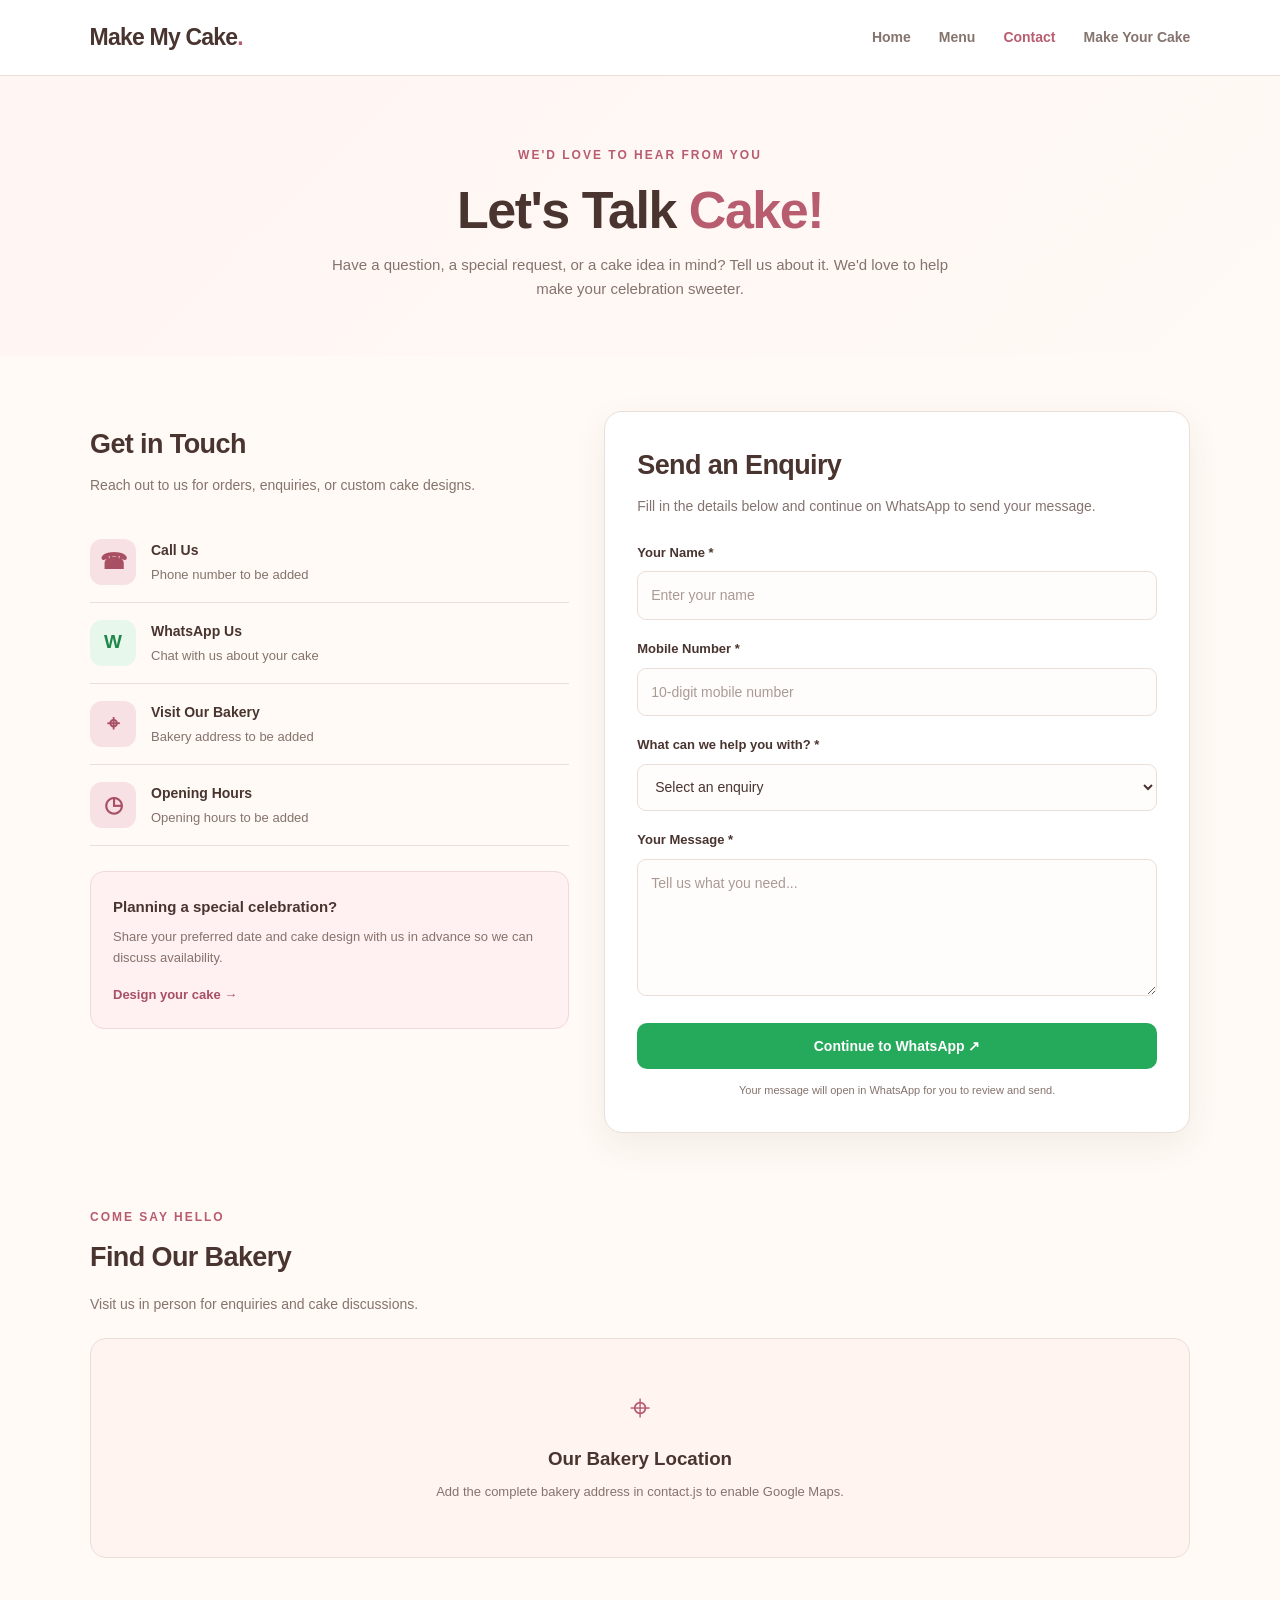
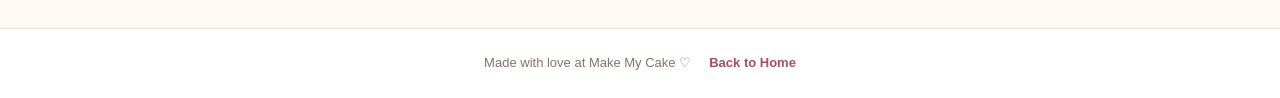
==== contact.html @ aca5bb40 "Add files via upload" ====
<!DOCTYPE html>
<html lang="en">
<head>
    <meta charset="UTF-8">
    <meta name="viewport" content="width=device-width, initial-scale=1.0">
    <title>Contact Us | Make My Cake</title>
    <link rel="stylesheet" href="make-your-cake.css">
    <link rel="stylesheet" href="contact.css">
    <script src="contact.js" defer></script>
</head>
<body>
    <header class="site-header">
        <a href="index.html" class="logo">Make My Cake<span>.</span></a>

        <nav>
            <a href="index.html">Home</a>
            <a href="menu.html">Menu</a>
          <a href="contact.html" class="active">Contact</a>
            <a href="make-your-cake.html">Make Your Cake</a>
      
        </nav>
    </header>

    <main>
        <section class="contact-hero">
            <span class="eyebrow">WE'D LOVE TO HEAR FROM YOU</span>
            <h1>Let's Talk <span>Cake!</span></h1>
            <p>Have a question, a special request, or a cake idea in mind? Tell us about it. We'd love to help make your celebration sweeter.</p>
        </section>

        <section class="contact-container">
            <div class="contact-details">
                <div class="contact-heading">
                    <h2>Get in Touch</h2>
                    <p>Reach out to us for orders, enquiries, or custom cake designs.</p>
                </div>

                <a class="contact-item" id="phoneLink" href="#">
                    <span class="contact-icon">☎</span>
                    <span>
                        <strong>Call Us</strong>
                        <small id="phoneText">Add your bakery phone number</small>
                    </span>
                </a>

                <a class="contact-item" id="whatsappLink" href="#" target="_blank" rel="noopener noreferrer">
                    <span class="contact-icon whatsapp-icon">W</span>
                    <span>
                        <strong>WhatsApp Us</strong>
                        <small>Chat with us about your cake</small>
                    </span>
                </a>

                <div class="contact-item">
                    <span class="contact-icon">⌖</span>
                    <span>
                        <strong>Visit Our Bakery</strong>
                        <small id="addressText">Add your complete bakery address</small>
                    </span>
                </div>

                <div class="contact-item">
                    <span class="contact-icon">◷</span>
                    <span>
                        <strong>Opening Hours</strong>
                        <small id="hoursText">Add your bakery's opening hours</small>
                    </span>
                </div>

                <div class="contact-note">
                    <strong>Planning a special celebration?</strong>
                    <p>Share your preferred date and cake design with us in advance so we can discuss availability.</p>
                    <a href="make-your-cake.html" class="text-link">Design your cake →</a>
                </div>
            </div>

            <div class="enquiry-card">
                <h2>Send an Enquiry</h2>
                <p class="form-intro">Fill in the details below and continue on WhatsApp to send your message.</p>

                <form id="contactForm">
                    <div class="form-group">
                        <label for="name">Your Name *</label>
                        <input type="text" id="name" name="name" placeholder="Enter your name" required>
                    </div>

                    <div class="form-group">
                        <label for="mobile">Mobile Number *</label>
                        <input type="tel" id="mobile" name="mobile"
                               placeholder="10-digit mobile number"
                               inputmode="numeric" pattern="[6-9][0-9]{9}"
                               maxlength="10" required>
                    </div>

                    <div class="form-group">
                        <label for="enquiryType">What can we help you with? *</label>
                        <select id="enquiryType" name="enquiryType" required>
                            <option value="">Select an enquiry</option>
                            <option>Custom cake order</option>
                            <option>Flavour and price enquiry</option>
                            <option>Existing order enquiry</option>
                            <option>Delivery enquiry</option>
                            <option>Feedback or suggestion</option>
                            <option>Other</option>
                        </select>
                    </div>

                    <div class="form-group">
                        <label for="message">Your Message *</label>
                        <textarea id="message" name="message" rows="5"
                                  placeholder="Tell us what you need..." required></textarea>
                    </div>

                    <p id="contactError" class="contact-error" role="alert"></p>

                    <button type="submit" class="contact-submit">
                        Continue to WhatsApp ↗
                    </button>

                    <p class="privacy-note">Your message will open in WhatsApp for you to review and send.</p>
                </form>
            </div>
        </section>

        <section class="map-section">
            <div>
                <span class="eyebrow">COME SAY HELLO</span>
                <h2>Find Our Bakery</h2>
                <p>Visit us in person for enquiries and cake discussions.</p>
            </div>

            <div class="map-placeholder">
                <span class="map-pin">⌖</span>
                <h3>Our Bakery Location</h3>
                <p id="mapAddress">Add your bakery address to show the map.</p>
                <a id="mapLink" href="#" target="_blank" rel="noopener noreferrer" hidden>
                    Open in Google Maps ↗
                </a>
            </div>
        </section>
    </main>

    <footer class="site-footer">
        <p>Made with love at Make My Cake ♡</p>
        <a href="index.html">Back to Home</a>
    </footer>
</body>
</html>
---- make-your-cake.css ----
:root {
    --cream: #fffaf5;
    --white: #ffffff;
    --pink: #f7e1e4;
    --pink-dark: #b85c70;
    --brown: #49342f;
    --muted: #85736d;
    --border: #eadfd8;
    --green: #26794c;
    --red: #b33d43;
    --shadow: 0 12px 35px rgba(73, 52, 47, 0.07);
}

* {
    box-sizing: border-box;
}

html {
    scroll-behavior: smooth;
}

body {
    margin: 0;
    background: var(--cream);
    color: var(--brown);
    font-family: Arial, Helvetica, sans-serif;
    line-height: 1.6;
}

a {
    color: inherit;
    text-decoration: none;
}

.site-header {
    min-height: 76px;
    padding: 18px 7%;
    background: var(--white);
    display: flex;
    align-items: center;
    justify-content: space-between;
    gap: 24px;
    border-bottom: 1px solid var(--border);
}

.logo {
    font-size: 23px;
    font-weight: 800;
    letter-spacing: -0.8px;
}

.logo span {
    color: var(--pink-dark);
}

.site-header nav {
    display: flex;
    align-items: center;
    gap: 28px;
    flex-wrap: wrap;
}

.site-header nav a {
    color: var(--muted);
    font-size: 14px;
    font-weight: 600;
}

.site-header nav a:hover,
.site-header nav a.active {
    color: var(--pink-dark);
}

.page-container {
    width: min(1160px, 90%);
    margin: 0 auto;
    padding: 52px 0 70px;
}

.page-heading {
    max-width: 700px;
    margin: 0 auto 35px;
    text-align: center;
}

.eyebrow {
    color: var(--pink-dark);
    font-size: 12px;
    font-weight: 800;
    letter-spacing: 2px;
}

.page-heading h1 {
    margin: 12px 0;
    font-size: clamp(32px, 5vw, 48px);
    line-height: 1.15;
    letter-spacing: -1.5px;
}

.page-heading h1 span {
    color: var(--pink-dark);
}

.page-heading p {
    margin: 0 auto;
    max-width: 580px;
    color: var(--muted);
}

.capacity-banner {
    display: flex;
    justify-content: space-between;
    align-items: center;
    gap: 20px;
    padding: 22px 25px;
    margin-bottom: 28px;
    border: 1px solid #f0d9dc;
    border-radius: 16px;
    background: #fff0f1;
}

.capacity-banner strong {
    font-size: 16px;
}

.capacity-banner p {
    margin: 4px 0 0;
    color: var(--muted);
    font-size: 14px;
}

.capacity-tag {
    flex-shrink: 0;
    padding: 8px 12px;
    border-radius: 30px;
    background: var(--white);
    color: var(--pink-dark);
    font-size: 12px;
    font-weight: 700;
}

.content-grid {
    display: grid;
    grid-template-columns: minmax(0, 1fr) 300px;
    align-items: start;
    gap: 25px;
}

.form-card,
.info-card {
    background: var(--white);
    border: 1px solid var(--border);
    border-radius: 18px;
    box-shadow: var(--shadow);
}

.form-card {
    padding: clamp(22px, 4vw, 36px);
}

.form-card h2 {
    margin: 0;
    font-size: 22px;
    letter-spacing: -0.4px;
}

.section-description {
    margin: 5px 0 22px;
    color: var(--muted);
    font-size: 14px;
}

.form-grid {
    display: grid;
    grid-template-columns: repeat(2, minmax(0, 1fr));
    gap: 20px;
}

.form-group {
    min-width: 0;
    margin-bottom: 19px;
}

.full-width {
    grid-column: 1 / -1;
}

.form-group label {
    display: block;
    margin-bottom: 8px;
    font-size: 13px;
    font-weight: 700;
}

.form-group input,
.form-group select,
.form-group textarea {
    width: 100%;
    min-height: 47px;
    padding: 12px 13px;
    border: 1px solid var(--border);
    border-radius: 9px;
    outline: none;
    background: #fffdfb;
    color: var(--brown);
    font: inherit;
    font-size: 14px;
    transition: border-color 0.2s, box-shadow 0.2s;
}

.form-group textarea {
    min-height: 100px;
    resize: vertical;
}

.form-group input:focus,
.form-group select:focus,
.form-group textarea:focus {
    border-color: var(--pink-dark);
    box-shadow: 0 0 0 3px rgba(184, 92, 112, 0.1);
}

.form-group input::placeholder,
.form-group textarea::placeholder {
    color: #aa9a94;
}

.section-divider,
.info-divider {
    height: 1px;
    margin: 13px 0 28px;
    background: var(--border);
}

.date-grid {
    margin-top: 20px;
}

.availability-card {
    display: flex;
    align-items: flex-start;
    gap: 12px;
    padding: 16px;
    border: 1px solid var(--border);
    border-radius: 12px;
    background: #fffdfb;
}

.status-dot {
    width: 10px;
    height: 10px;
    margin-top: 6px;
    flex-shrink: 0;
    border-radius: 50%;
    background: #b5a9a3;
}

.availability-card.available {
    border-color: #c8e6d2;
    background: #f4fbf6;
}

.availability-card.available .status-dot {
    background: var(--green);
}

.availability-card.full {
    border-color: #f0caca;
    background: #fff6f5;
}

.availability-card.full .status-dot {
    background: var(--red);
}

.availability-card strong {
    display: block;
    font-size: 14px;
}

.availability-card p {
    margin: 4px 0 0;
    color: var(--muted);
    font-size: 13px;
}

.suggested-date-btn {
    margin: -5px 0 20px;
    padding: 9px 13px;
    border: 1px solid var(--pink-dark);
    border-radius: 8px;
    background: white;
    color: var(--pink-dark);
    font-weight: 700;
    cursor: pointer;
}

.suggested-date-btn:hover {
    background: #fff0f1;
}

[hidden] {
    display: none !important;
}

.notice {
    margin: 7px 0 18px;
    padding: 13px 15px;
    border-radius: 9px;
    background: #fff8ec;
    color: #755d39;
    font-size: 12px;
}

.form-error {
    color: var(--red);
    font-size: 13px;
    font-weight: 600;
}

.form-error:empty {
    display: none;
}

.submit-order-btn {
    width: 100%;
    padding: 15px 20px;
    border: none;
    border-radius: 10px;
    background: #25a95a;
    color: white;
    font-size: 15px;
    font-weight: 800;
    cursor: pointer;
    transition: background 0.2s, transform 0.2s;
}

.submit-order-btn:hover {
    background: #188746;
    transform: translateY(-1px);
}

.submit-order-btn:disabled {
    opacity: 0.55;
    cursor: not-allowed;
    transform: none;
}

.info-card {
    padding: 27px;
    position: sticky;
    top: 20px;
}

.info-icon {
    width: 52px;
    height: 52px;
    display: grid;
    place-items: center;
    border-radius: 14px;
    background: var(--pink);
    font-size: 25px;
}

.info-card h3 {
    margin: 17px 0 8px;
    font-size: 21px;
}

.info-card p {
    color: var(--muted);
    font-size: 13px;
}

.info-card h4 {
    margin: 0 0 10px;
    font-size: 15px;
}

.info-card ol {
    padding-left: 20px;
    margin: 0;
}

.info-card li {
    padding: 0 0 10px 3px;
    color: var(--muted);
    font-size: 13px;
}

.info-card .info-divider {
    margin: 22px 0;
}

.info-card .small-note {
    margin-bottom: 0;
    font-size: 12px;
}

.site-footer {
    padding: 24px 6%;
    border-top: 1px solid var(--border);
    background: white;
    color: var(--muted);
    text-align: center;
    font-size: 13px;
}

.site-footer p {
    margin: 0;
}

@media (max-width: 850px) {
    .content-grid {
        grid-template-columns: 1fr;
    }

    .info-card {
        position: static;
    }
}

@media (max-width: 560px) {
    .site-header {
        padding: 16px 5%;
        align-items: flex-start;
        flex-direction: column;
        gap: 12px;
    }

    .site-header nav {
        gap: 18px;
    }

    .page-container {
        width: 92%;
        padding-top: 35px;
    }

    .capacity-banner {
        align-items: flex-start;
        flex-direction: column;
        padding: 18px;
    }

    .form-grid {
        grid-template-columns: 1fr;
        gap: 0;
    }

    .form-card {
        padding: 21px 17px;
    }

    .page-heading h1 {
        font-size: 34px;
    }
}
---- contact.css ----
.contact-hero {
    padding: 65px 6% 55px;
    text-align: center;
    background: linear-gradient(135deg, #fff5f3, #fffaf5);
}

.eyebrow {
    color: #b85c70;
    font-size: 12px;
    font-weight: 800;
    letter-spacing: 2px;
}

.contact-hero h1 {
    margin: 12px 0;
    color: #49342f;
    font-size: clamp(36px, 5vw, 52px);
    line-height: 1.2;
    letter-spacing: -1.5px;
}

.contact-hero h1 span {
    color: #b85c70;
}

.contact-hero p {
    max-width: 620px;
    margin: 0 auto;
    color: #85736d;
    font-size: 15px;
}

.contact-container {
    width: min(1100px, 90%);
    margin: 55px auto 70px;
    display: grid;
    grid-template-columns: 0.9fr 1.1fr;
    gap: 35px;
    align-items: start;
}

.contact-details {
    padding: 12px 0;
}

.contact-heading h2,
.enquiry-card h2,
.map-section h2 {
    margin: 0 0 8px;
    color: #49342f;
    font-size: 27px;
    letter-spacing: -0.6px;
}

.contact-heading p,
.form-intro {
    margin: 0 0 25px;
    color: #85736d;
    font-size: 14px;
}

.contact-item {
    display: flex;
    align-items: center;
    gap: 15px;
    padding: 17px 0;
    border-bottom: 1px solid #eadfd8;
    color: inherit;
    text-decoration: none;
}

.contact-icon {
    display: grid;
    width: 46px;
    height: 46px;
    flex-shrink: 0;
    place-items: center;
    border-radius: 12px;
    background: #f7e1e4;
    color: #a84f63;
    font-size: 22px;
    font-weight: 700;
}

.whatsapp-icon {
    background: #e7f7ec;
    color: #21874b;
    font-size: 19px;
}

.contact-item strong,
.contact-item small {
    display: block;
}

.contact-item strong {
    margin-bottom: 3px;
    font-size: 14px;
}

.contact-item small {
    color: #85736d;
    font-size: 13px;
    line-height: 1.5;
    overflow-wrap: anywhere;
}

a.contact-item:hover strong {
    color: #b85c70;
}

.contact-note {
    margin-top: 25px;
    padding: 22px;
    border: 1px solid #f0d9dc;
    border-radius: 14px;
    background: #fff0f1;
}

.contact-note strong {
    font-size: 15px;
}

.contact-note p {
    margin: 8px 0 12px;
    color: #85736d;
    font-size: 13px;
}

.text-link {
    color: #a84f63;
    font-size: 13px;
    font-weight: 800;
}

.enquiry-card {
    padding: 32px;
    border: 1px solid #eadfd8;
    border-radius: 18px;
    background: #ffffff;
    box-shadow: 0 12px 35px rgba(73, 52, 47, 0.07);
}

.form-group {
    margin-bottom: 19px;
}

.form-group label {
    display: block;
    margin-bottom: 8px;
    color: #49342f;
    font-size: 13px;
    font-weight: 700;
}

.form-group input,
.form-group select,
.form-group textarea {
    width: 100%;
    min-height: 47px;
    padding: 12px 13px;
    border: 1px solid #eadfd8;
    border-radius: 9px;
    outline: none;
    background: #fffdfb;
    color: #49342f;
    font: inherit;
    font-size: 14px;
}

.form-group textarea {
    min-height: 125px;
    resize: vertical;
}

.form-group input:focus,
.form-group select:focus,
.form-group textarea:focus {
    border-color: #b85c70;
    box-shadow: 0 0 0 3px rgba(184, 92, 112, 0.1);
}

.contact-submit {
    width: 100%;
    padding: 15px 18px;
    border: 0;
    border-radius: 10px;
    background: #25a95a;
    color: white;
    font-size: 14px;
    font-weight: 800;
    cursor: pointer;
    transition: background 0.2s ease, transform 0.2s ease;
}

.contact-submit:hover {
    background: #188746;
    transform: translateY(-1px);
}

.privacy-note {
    margin: 13px 0 0;
    color: #85736d;
    text-align: center;
    font-size: 11px;
}

.contact-error {
    color: #b33d43;
    font-size: 13px;
    font-weight: 600;
}

.contact-error:empty {
    display: none;
}

.map-section {
    width: min(1100px, 90%);
    margin: 0 auto 70px;
}

.map-section h2 {
    margin-top: 8px;
}

.map-section > div:first-child p {
    color: #85736d;
    font-size: 14px;
}

.map-placeholder {
    min-height: 220px;
    margin-top: 22px;
    padding: 30px;
    display: flex;
    align-items: center;
    justify-content: center;
    flex-direction: column;
    text-align: center;
    border: 1px solid #eadfd8;
    border-radius: 16px;
    background: #fff4f0;
}

.map-pin {
    color: #b85c70;
    font-size: 36px;
}

.map-placeholder h3 {
    margin: 8px 0 0;
}

.map-placeholder p {
    margin: 8px 0 14px;
    color: #85736d;
    font-size: 13px;
}

.map-placeholder a {
    color: #a84f63;
    font-size: 13px;
    font-weight: 800;
}

.site-footer {
    display: flex;
    justify-content: center;
    align-items: center;
    gap: 18px;
    flex-wrap: wrap;
}

.site-footer a {
    color: #a84f63;
    font-weight: 700;
}

@media (max-width: 800px) {
    .contact-container {
        grid-template-columns: 1fr;
        gap: 30px;
    }

    .contact-details {
        padding: 0;
    }

    .enquiry-card {
        padding: 25px 20px;
    }
}

@media (max-width: 500px) {
    .contact-hero {
        padding: 48px 6% 40px;
    }

    .contact-container {
        width: 92%;
        margin: 35px auto 45px;
    }

    .map-section {
        width: 92%;
        margin-bottom: 45px;
    }

    .contact-heading h2,
    .enquiry-card h2,
    .map-section h2 {
        font-size: 24px;
    }
}
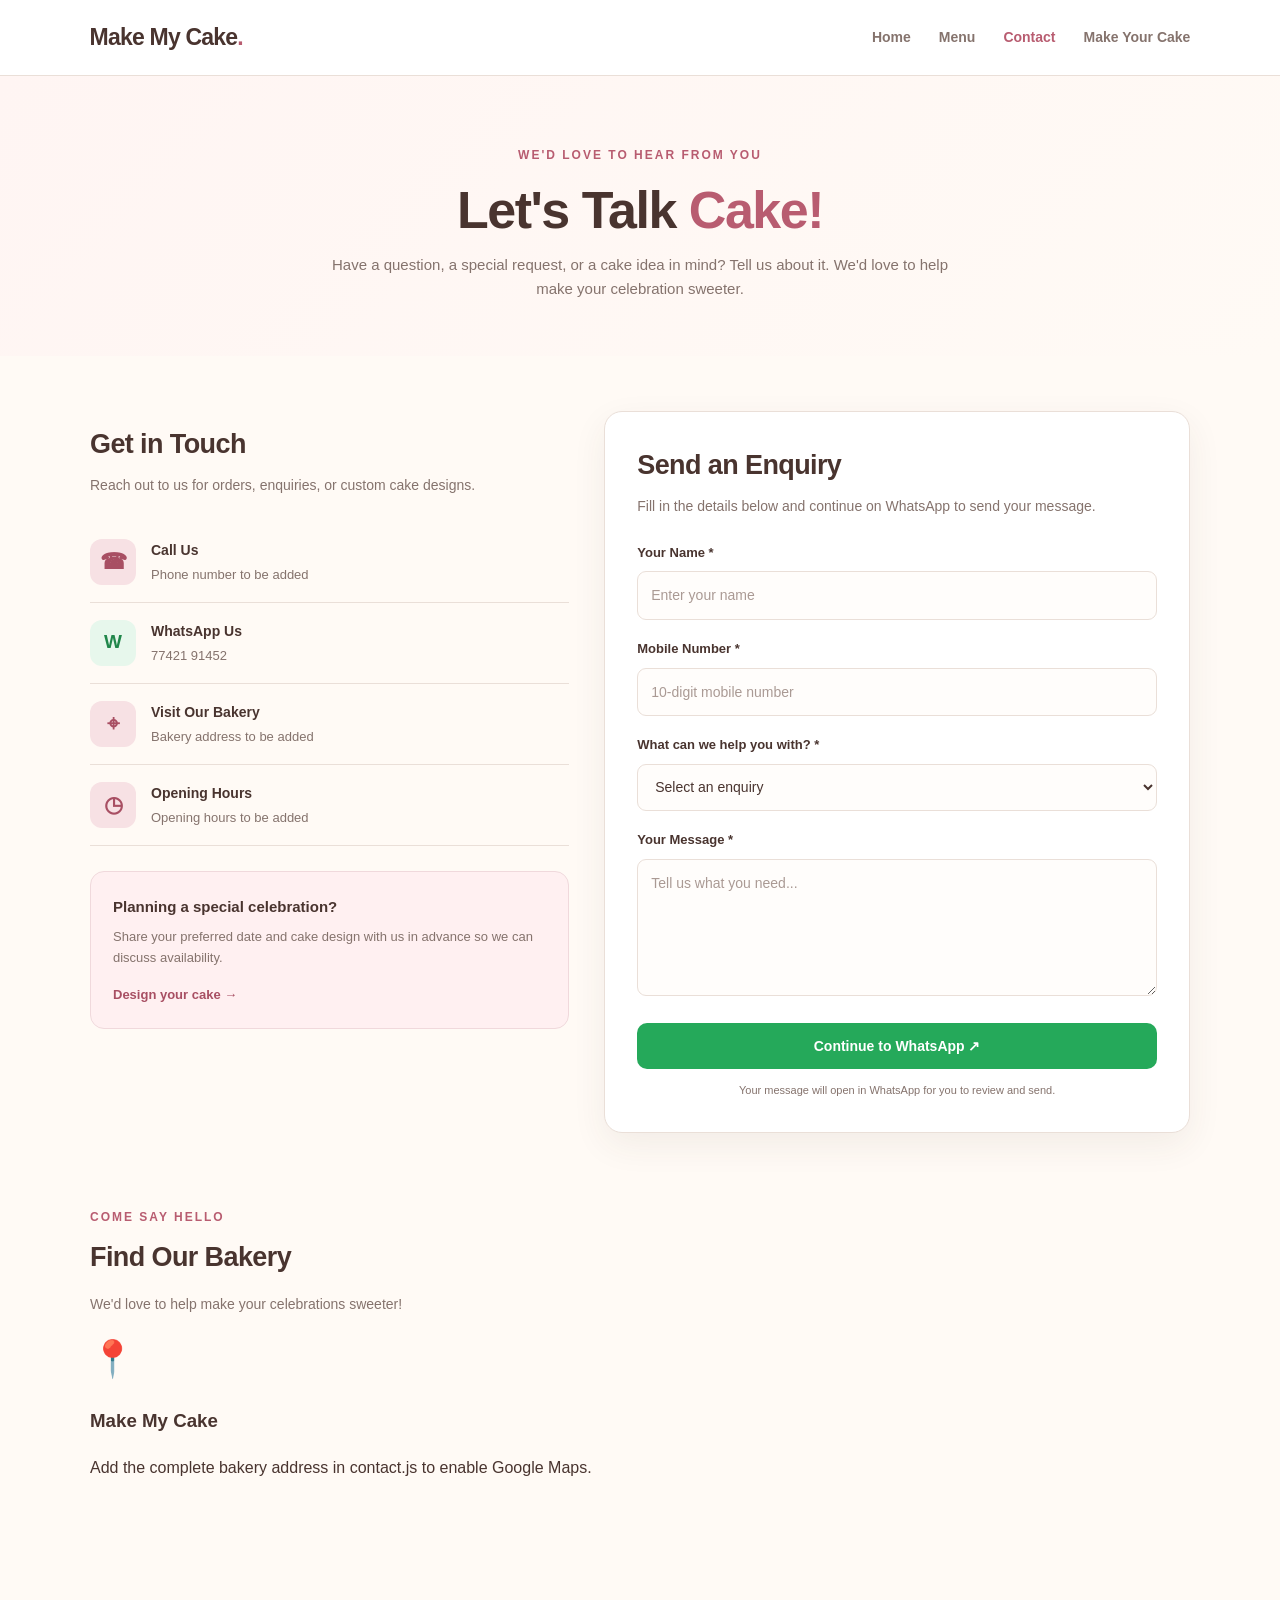
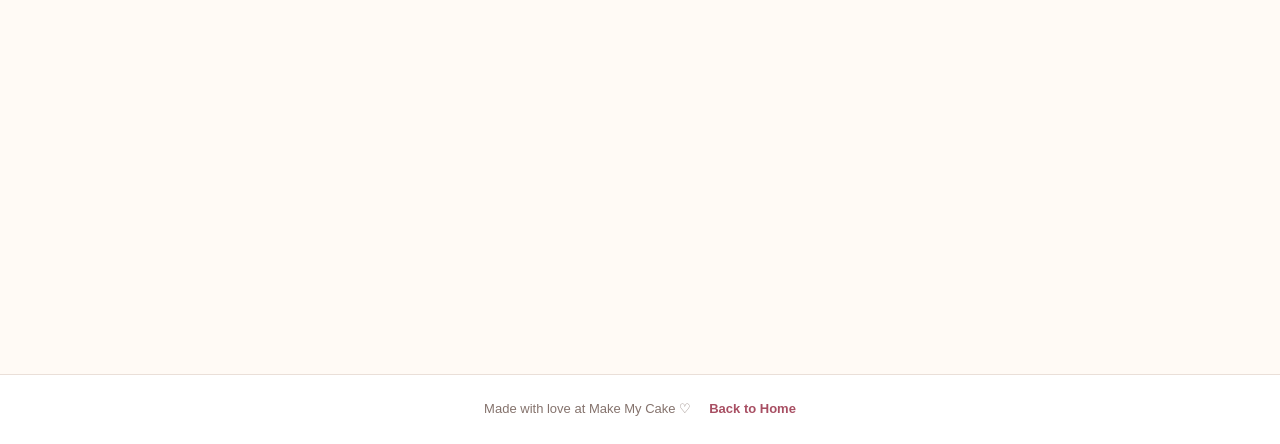
==== commit 89068234: "Update contact.html" ====
--- a/contact.html
+++ b/contact.html
@@ -40,7 +40,7 @@
                     <span class="contact-icon">☎</span>
                     <span>
                         <strong>Call Us</strong>
-                        <small id="phoneText">Add your bakery phone number</small>
+                        <small id="phoneText">62616 19947</small>
                     </span>
                 </a>
 
@@ -48,7 +48,7 @@
                     <span class="contact-icon whatsapp-icon">W</span>
                     <span>
                         <strong>WhatsApp Us</strong>
-                        <small>Chat with us about your cake</small>
+                        <small id="whatsappText">77421 91452</small>
                     </span>
                 </a>
 
@@ -56,7 +56,8 @@
                     <span class="contact-icon">⌖</span>
                     <span>
                         <strong>Visit Our Bakery</strong>
-                        <small id="addressText">Add your complete bakery address</small>
+                        <small id="addressText">  644, Narendra Tiwari Marg, near Dosa Crush,
+                    Usha Nagar, Indore, Madhya Pradesh 452009</small>
                     </span>
                 </div>
 
@@ -123,22 +124,49 @@
             </div>
         </section>
 
-        <section class="map-section">
+    
+<section class="map-section">
+    <div>
+        <span class="eyebrow">COME SAY HELLO</span>
+        <h2>Find Our Bakery</h2>
+        <p>We'd love to help make your celebrations sweeter!</p>
+    </div>
+
+    <div class="map-card">
+        <div class="map-address">
+            <span class="map-pin">📍</span>
             <div>
-                <span class="eyebrow">COME SAY HELLO</span>
-                <h2>Find Our Bakery</h2>
-                <p>Visit us in person for enquiries and cake discussions.</p>
-            </div>
-
-            <div class="map-placeholder">
-                <span class="map-pin">⌖</span>
-                <h3>Our Bakery Location</h3>
-                <p id="mapAddress">Add your bakery address to show the map.</p>
-                <a id="mapLink" href="#" target="_blank" rel="noopener noreferrer" hidden>
-                    Open in Google Maps ↗
+                <h3>Make My Cake</h3>
+                <p id="mapAddress">
+                    644, Narendra Tiwari Marg, near Dosa Crush,
+                    Usha Nagar, Indore, Madhya Pradesh 452009
+                </p>
+                <a
+                    id="mapLink"
+                    href="https://www.google.com/maps/search/?api=1&query=644%2C%20Narendra%20Tiwari%20Marg%2C%20near%20Dosa%20Crush%2C%20Usha%20Nagar%2C%20Indore%2C%20Madhya%20Pradesh%20452009"
+                    target="_blank"
+                    rel="noopener noreferrer"
+                    class="directions-btn">
+                    Get Directions ↗
                 </a>
             </div>
-        </section>
+        </div>
+
+        <div class="map-frame">
+            <iframe
+                title="Make My Cake bakery location in Usha Nagar, Indore"
+                src="https://maps.google.com/maps?q=644%2C%20Narendra%20Tiwari%20Marg%2C%20near%20Dosa%20Crush%2C%20Usha%20Nagar%2C%20Indore%2C%20Madhya%20Pradesh%20452009&t=&z=16&ie=UTF8&iwloc=&output=embed"
+                width="100%"
+                height="400"
+                style="border:0"
+                loading="lazy"
+                allowfullscreen
+                referrerpolicy="no-referrer-when-downgrade">
+            </iframe>
+        </div>
+    </div>
+</section>
+
     </main>
 
     <footer class="site-footer">
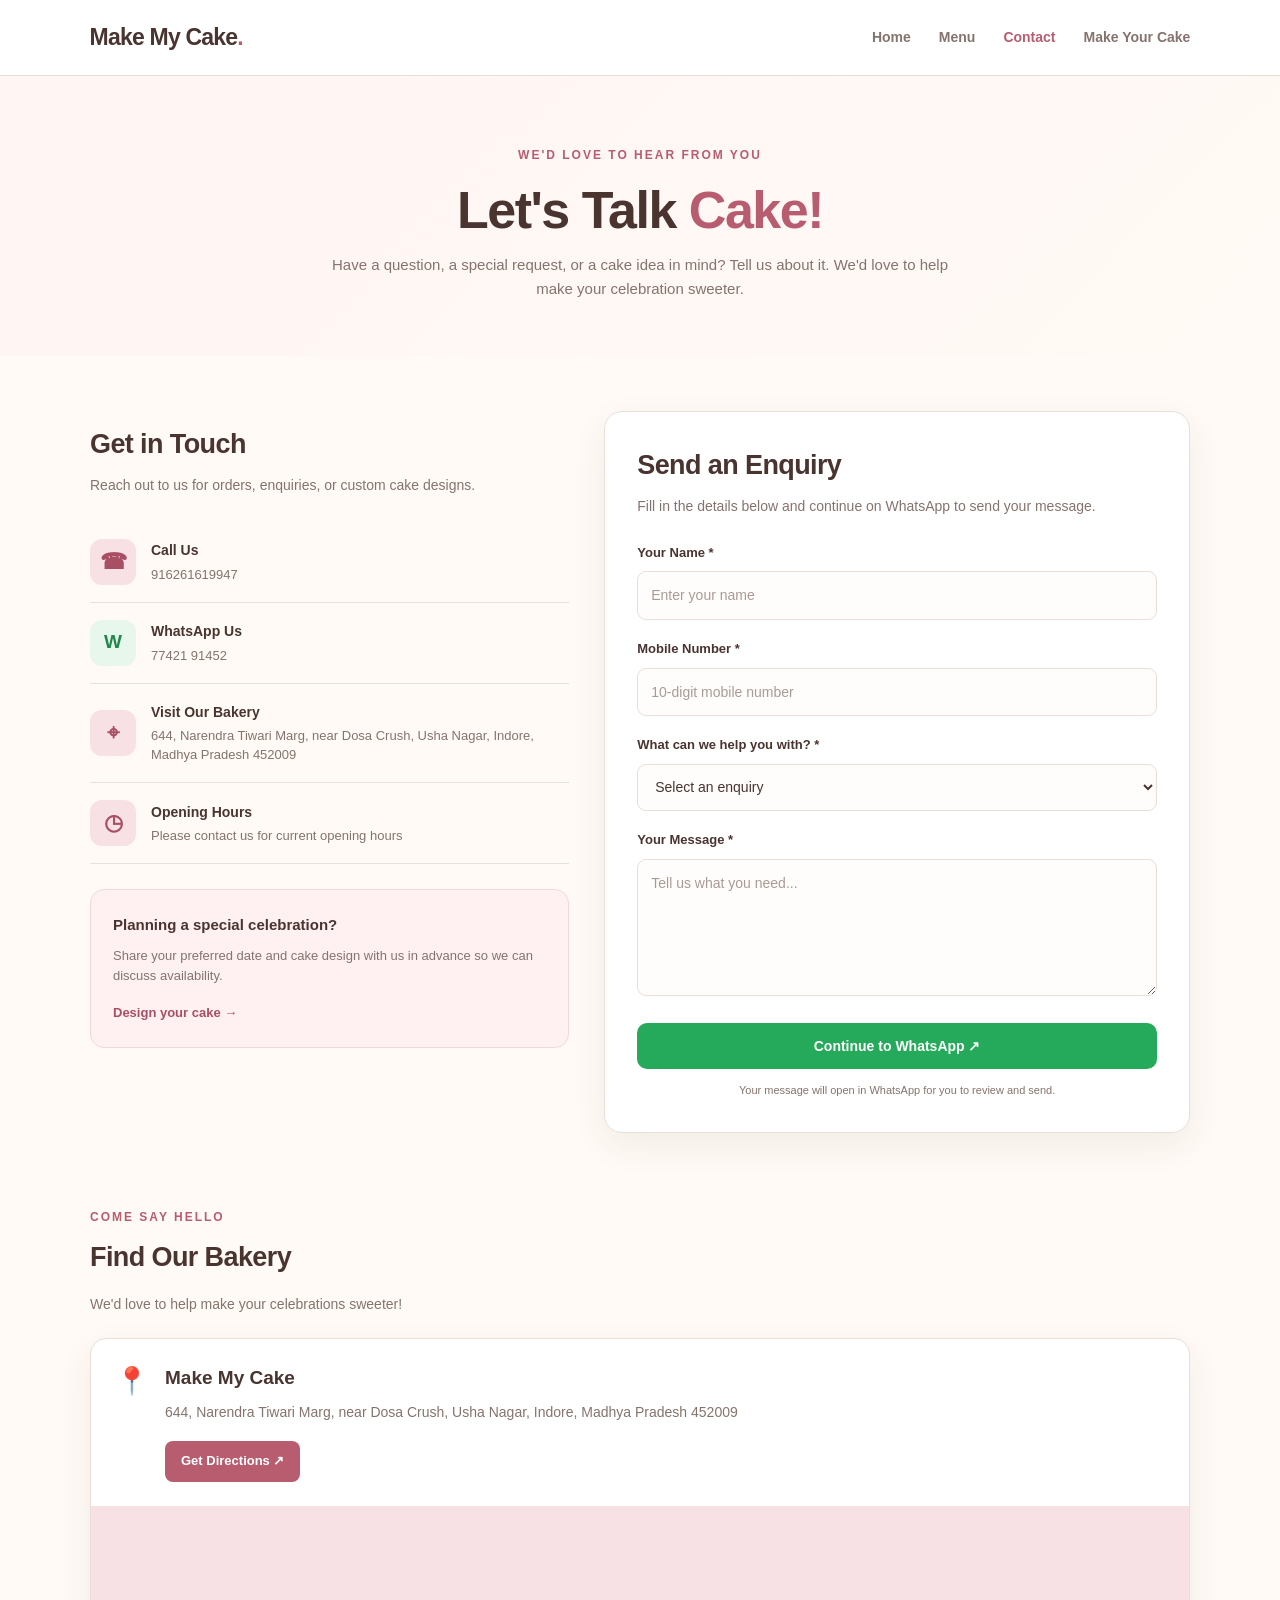
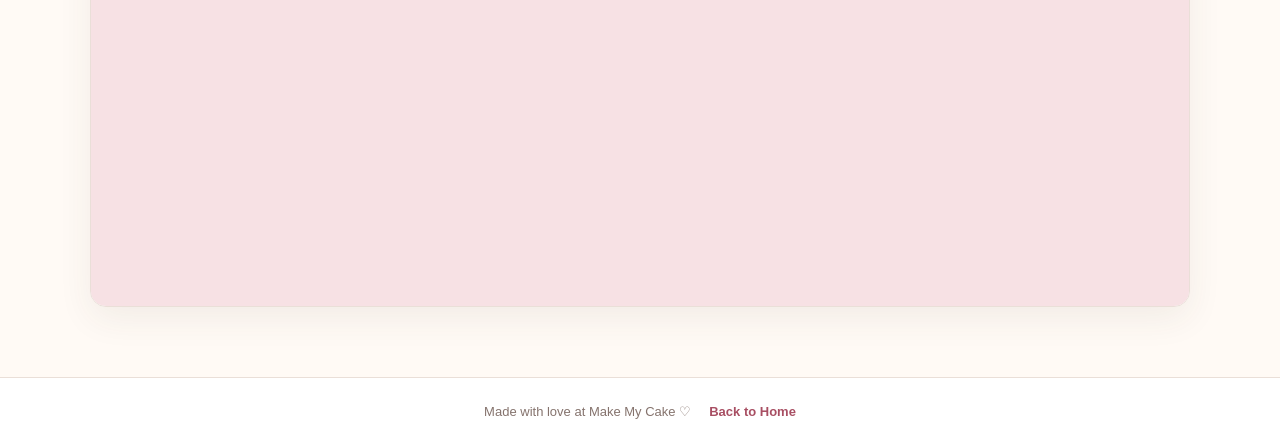
==== commit d8cbd805: "Revise contact.html for updated details and structure Updated contact information and improved layou" ====
--- a/contact.html
+++ b/contact.html
@@ -16,9 +16,8 @@
         <nav>
             <a href="index.html">Home</a>
             <a href="menu.html">Menu</a>
-          <a href="contact.html" class="active">Contact</a>
+            <a href="contact.html" class="active">Contact</a>
             <a href="make-your-cake.html">Make Your Cake</a>
-      
         </nav>
     </header>
 
@@ -26,7 +25,10 @@
         <section class="contact-hero">
             <span class="eyebrow">WE'D LOVE TO HEAR FROM YOU</span>
             <h1>Let's Talk <span>Cake!</span></h1>
-            <p>Have a question, a special request, or a cake idea in mind? Tell us about it. We'd love to help make your celebration sweeter.</p>
+            <p>
+                Have a question, a special request, or a cake idea in mind?
+                Tell us about it. We'd love to help make your celebration sweeter.
+            </p>
         </section>
 
         <section class="contact-container">
@@ -36,7 +38,7 @@
                     <p>Reach out to us for orders, enquiries, or custom cake designs.</p>
                 </div>
 
-                <a class="contact-item" id="phoneLink" href="#">
+                <a class="contact-item" id="phoneLink" href="tel:+916261619947">
                     <span class="contact-icon">☎</span>
                     <span>
                         <strong>Call Us</strong>
@@ -44,7 +46,11 @@
                     </span>
                 </a>
 
-                <a class="contact-item" id="whatsappLink" href="#" target="_blank" rel="noopener noreferrer">
+                <a class="contact-item"
+                   id="whatsappLink"
+                   href="https://wa.me/917742191452"
+                   target="_blank"
+                   rel="noopener noreferrer">
                     <span class="contact-icon whatsapp-icon">W</span>
                     <span>
                         <strong>WhatsApp Us</strong>
@@ -56,8 +62,10 @@
                     <span class="contact-icon">⌖</span>
                     <span>
                         <strong>Visit Our Bakery</strong>
-                        <small id="addressText">  644, Narendra Tiwari Marg, near Dosa Crush,
-                    Usha Nagar, Indore, Madhya Pradesh 452009</small>
+                        <small id="addressText">
+                            644, Narendra Tiwari Marg, near Dosa Crush,
+                            Usha Nagar, Indore, Madhya Pradesh 452009
+                        </small>
                     </span>
                 </div>
 
@@ -65,33 +73,53 @@
                     <span class="contact-icon">◷</span>
                     <span>
                         <strong>Opening Hours</strong>
-                        <small id="hoursText">Add your bakery's opening hours</small>
+                        <small id="hoursText">
+                            Please contact us for current opening hours
+                        </small>
                     </span>
                 </div>
 
                 <div class="contact-note">
                     <strong>Planning a special celebration?</strong>
-                    <p>Share your preferred date and cake design with us in advance so we can discuss availability.</p>
-                    <a href="make-your-cake.html" class="text-link">Design your cake →</a>
+                    <p>
+                        Share your preferred date and cake design with us
+                        in advance so we can discuss availability.
+                    </p>
+                    <a href="make-your-cake.html" class="text-link">
+                        Design your cake →
+                    </a>
                 </div>
             </div>
 
             <div class="enquiry-card">
                 <h2>Send an Enquiry</h2>
-                <p class="form-intro">Fill in the details below and continue on WhatsApp to send your message.</p>
+                <p class="form-intro">
+                    Fill in the details below and continue on WhatsApp
+                    to send your message.
+                </p>
 
                 <form id="contactForm">
                     <div class="form-group">
                         <label for="name">Your Name *</label>
-                        <input type="text" id="name" name="name" placeholder="Enter your name" required>
+                        <input
+                            type="text"
+                            id="name"
+                            name="name"
+                            placeholder="Enter your name"
+                            required>
                     </div>
 
                     <div class="form-group">
                         <label for="mobile">Mobile Number *</label>
-                        <input type="tel" id="mobile" name="mobile"
-                               placeholder="10-digit mobile number"
-                               inputmode="numeric" pattern="[6-9][0-9]{9}"
-                               maxlength="10" required>
+                        <input
+                            type="tel"
+                            id="mobile"
+                            name="mobile"
+                            placeholder="10-digit mobile number"
+                            inputmode="numeric"
+                            pattern="[6-9][0-9]{9}"
+                            maxlength="10"
+                            required>
                     </div>
 
                     <div class="form-group">
@@ -109,8 +137,12 @@
 
                     <div class="form-group">
                         <label for="message">Your Message *</label>
-                        <textarea id="message" name="message" rows="5"
-                                  placeholder="Tell us what you need..." required></textarea>
+                        <textarea
+                            id="message"
+                            name="message"
+                            rows="5"
+                            placeholder="Tell us what you need..."
+                            required></textarea>
                     </div>
 
                     <p id="contactError" class="contact-error" role="alert"></p>
@@ -119,54 +151,55 @@
                         Continue to WhatsApp ↗
                     </button>
 
-                    <p class="privacy-note">Your message will open in WhatsApp for you to review and send.</p>
+                    <p class="privacy-note">
+                        Your message will open in WhatsApp for you to review and send.
+                    </p>
                 </form>
             </div>
         </section>
 
-    
-<section class="map-section">
-    <div>
-        <span class="eyebrow">COME SAY HELLO</span>
-        <h2>Find Our Bakery</h2>
-        <p>We'd love to help make your celebrations sweeter!</p>
-    </div>
-
-    <div class="map-card">
-        <div class="map-address">
-            <span class="map-pin">📍</span>
+        <section class="map-section">
             <div>
-                <h3>Make My Cake</h3>
-                <p id="mapAddress">
-                    644, Narendra Tiwari Marg, near Dosa Crush,
-                    Usha Nagar, Indore, Madhya Pradesh 452009
-                </p>
-                <a
-                    id="mapLink"
-                    href="https://www.google.com/maps/search/?api=1&query=644%2C%20Narendra%20Tiwari%20Marg%2C%20near%20Dosa%20Crush%2C%20Usha%20Nagar%2C%20Indore%2C%20Madhya%20Pradesh%20452009"
-                    target="_blank"
-                    rel="noopener noreferrer"
-                    class="directions-btn">
-                    Get Directions ↗
-                </a>
-            </div>
-        </div>
-
-        <div class="map-frame">
-            <iframe
-                title="Make My Cake bakery location in Usha Nagar, Indore"
-                src="https://maps.google.com/maps?q=644%2C%20Narendra%20Tiwari%20Marg%2C%20near%20Dosa%20Crush%2C%20Usha%20Nagar%2C%20Indore%2C%20Madhya%20Pradesh%20452009&t=&z=16&ie=UTF8&iwloc=&output=embed"
-                width="100%"
-                height="400"
-                style="border:0"
-                loading="lazy"
-                allowfullscreen
-                referrerpolicy="no-referrer-when-downgrade">
-            </iframe>
-        </div>
-    </div>
-</section>
-
+                <span class="eyebrow">COME SAY HELLO</span>
+                <h2>Find Our Bakery</h2>
+                <p>We'd love to help make your celebrations sweeter!</p>
+            </div>
+
+            <div class="map-card">
+                <div class="map-address">
+                    <span class="map-pin">📍</span>
+                    <div>
+                        <h3>Make My Cake</h3>
+                        <p id="mapAddress">
+                            644, Narendra Tiwari Marg, near Dosa Crush,
+                            Usha Nagar, Indore, Madhya Pradesh 452009
+                        </p>
+
+                        <a
+                            id="mapLink"
+                            href="https://www.google.com/maps/search/?api=1&query=Make+My+Cake%2C+642+Narendra+Tiwari+Marg%2C+Sudama+Nagar%2C+Indore"
+                            target="_blank"
+                            rel="noopener noreferrer"
+                            class="directions-btn">
+                            Get Directions ↗
+                        </a>
+                    </div>
+                </div>
+
+                <div class="map-frame">
+                    <iframe
+                        title="Make My Cake bakery location in Indore"
+                        src="https://maps.google.com/maps?q=Make%20My%20Cake%2C%20642%20Narendra%20Tiwari%20Marg%2C%20Sudama%20Nagar%2C%20Indore&t=&z=17&output=embed"
+                        width="100%"
+                        height="400"
+                        style="border:0"
+                        loading="lazy"
+                        allowfullscreen
+                        referrerpolicy="no-referrer-when-downgrade">
+                    </iframe>
+                </div>
+            </div>
+        </section>
     </main>
 
     <footer class="site-footer">
--- a/contact.css
+++ b/contact.css
@@ -314,3 +314,76 @@
         font-size: 24px;
     }
 }
+
+.map-card {
+    margin-top: 22px;
+    overflow: hidden;
+    border: 1px solid #eadfd8;
+    border-radius: 16px;
+    background: #ffffff;
+    box-shadow: 0 12px 35px rgba(73, 52, 47, 0.07);
+}
+
+.map-address {
+    display: flex;
+    align-items: flex-start;
+    gap: 16px;
+    padding: 24px;
+}
+
+.map-pin {
+    font-size: 27px;
+    line-height: 1.4;
+}
+
+.map-address h3 {
+    margin: 0 0 7px;
+    color: #49342f;
+    font-size: 19px;
+}
+
+.map-address p {
+    margin: 0 0 16px;
+    color: #85736d;
+    font-size: 14px;
+    line-height: 1.8;
+}
+
+.directions-btn {
+    display: inline-block;
+    padding: 10px 16px;
+    border-radius: 8px;
+    background: #b85c70;
+    color: #ffffff;
+    font-size: 13px;
+    font-weight: 700;
+    text-decoration: none;
+    transition: background 0.2s ease;
+}
+
+.directions-btn:hover {
+    background: #98465a;
+}
+
+.map-frame {
+    width: 100%;
+    line-height: 0;
+    background: #f7e1e4;
+}
+
+.map-frame iframe {
+    display: block;
+    width: 100%;
+    min-height: 320px;
+}
+
+@media (max-width: 500px) {
+    .map-address {
+        padding: 19px;
+        gap: 11px;
+    }
+
+    .map-frame iframe {
+        height: 320px;
+    }
+}
